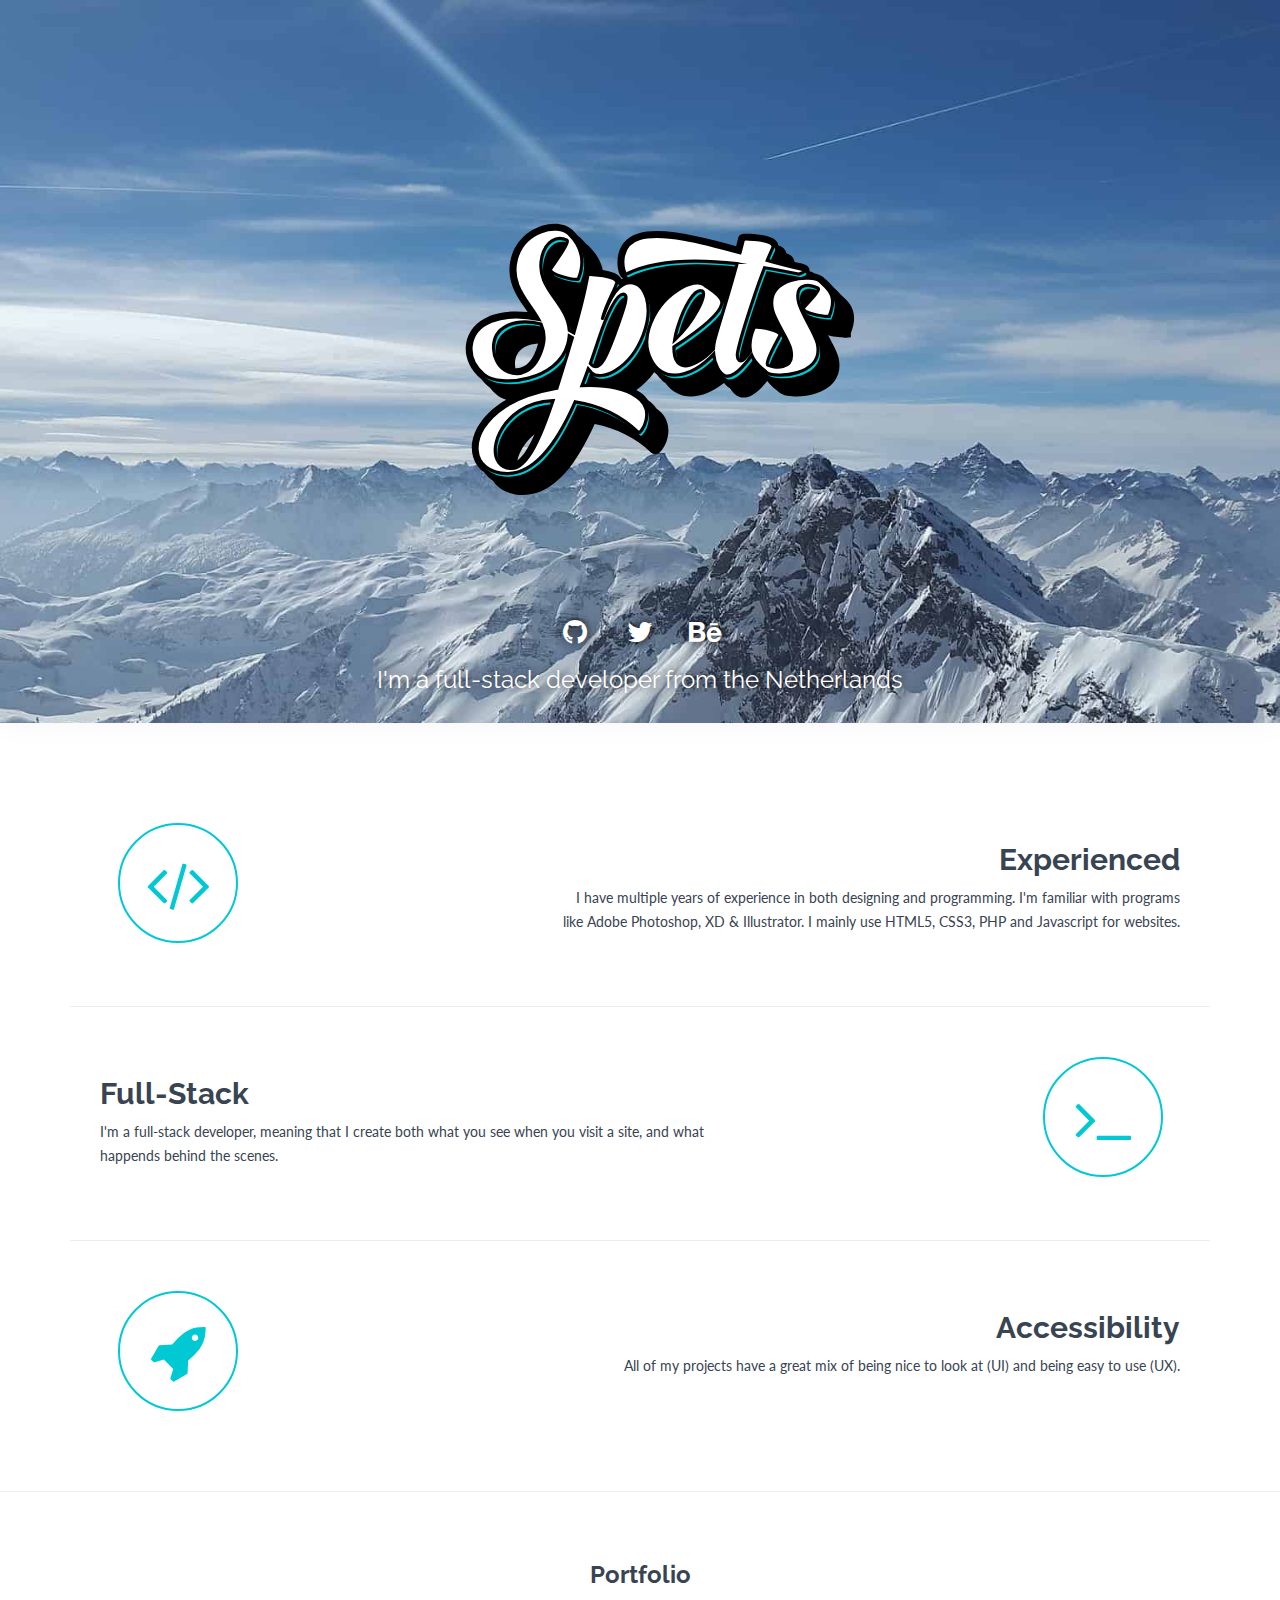
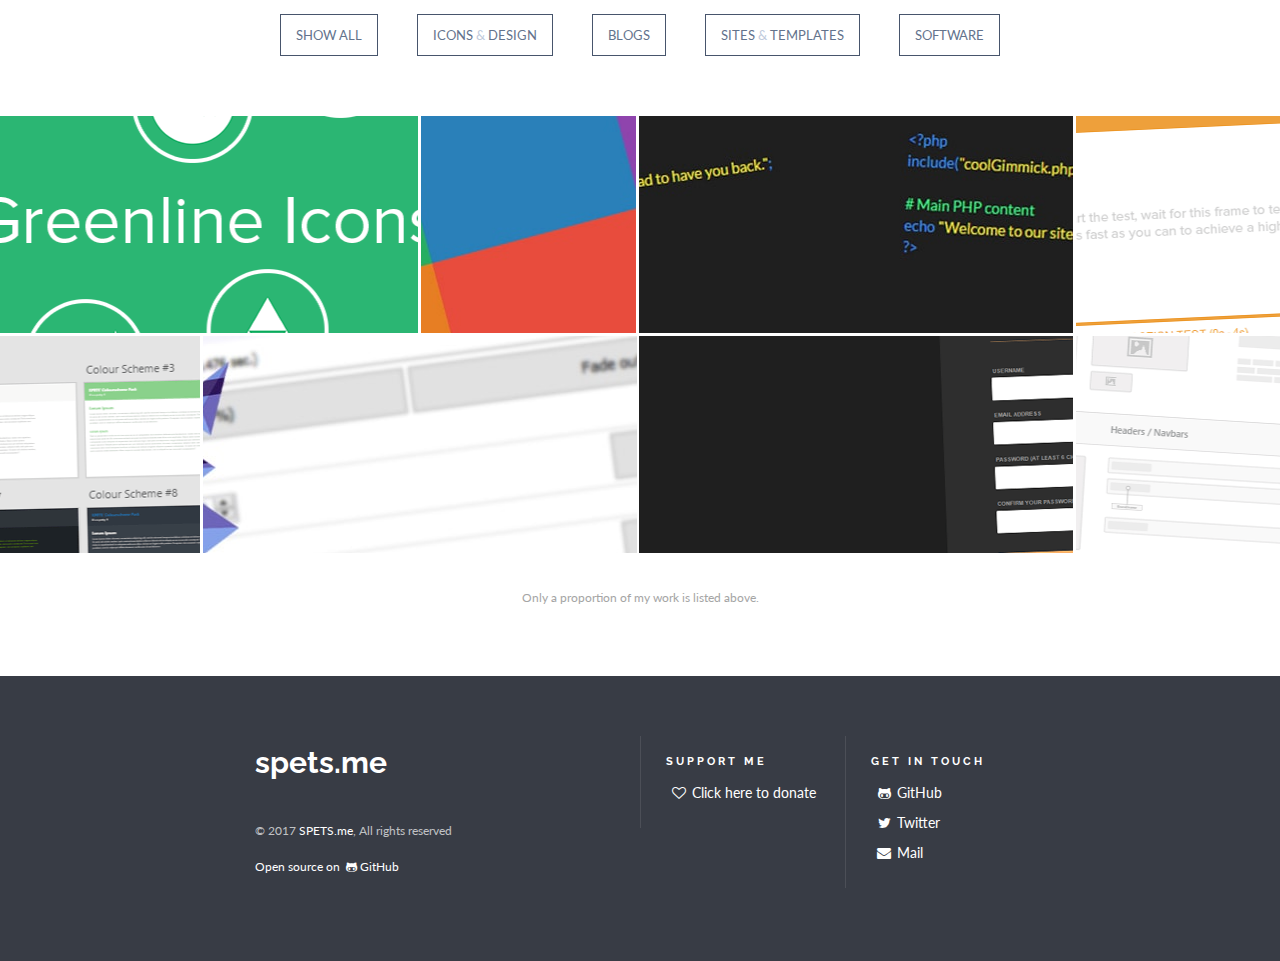
==== index.html @ af822fde "Page speed optimization" ====
<!DOCTYPE html>
<html lang="en">
  <head>
    <meta charset="utf-8">
    <meta http-equiv="X-UA-Compatible" content="IE=edge">
    <meta name="viewport" content="width=device-width, initial-scale=1">
    <meta name="description" content="I'm a full-stack developer from the Netherlands.">
    <meta name="author" content="SPETS">

    <title>SPETS.me</title>

    <link rel="shortcut icon" href="assets/img/icon.ico?v=2">

    <link rel="stylesheet" type="text/css" href="assets/css/bootstrap.css">
    <link rel="stylesheet" type="text/css" href="assets/css/style.css">
    <link rel="stylesheet" type="text/css" href="assets/css/font-awesome.min.css">
    
    <link rel="amphtml" href="AMP/index.html">

    <script src="assets/js/pace.min.js"></script>

    <script>
	  (function(i,s,o,g,r,a,m){i['GoogleAnalyticsObject']=r;i[r]=i[r]||function(){
	  (i[r].q=i[r].q||[]).push(arguments)},i[r].l=1*new Date();a=s.createElement(o),
	  m=s.getElementsByTagName(o)[0];a.async=1;a.src=g;m.parentNode.insertBefore(a,m)
	  })(window,document,'script','https://www.google-analytics.com/analytics.js','ga');

	  ga('create', 'UA-92354908-1', 'auto');
	  ga('send', 'pageview');

	</script>

    <!-- HTML5 shim and Respond.js IE8 support of HTML5 elements and media queries -->
    <!--[if lt IE 9]>
      <script src="https://oss.maxcdn.com/libs/html5shiv/3.7.0/html5shiv.js"></script>
      <script src="https://oss.maxcdn.com/libs/respond.js/1.4.2/respond.min.js"></script>
    <![endif]-->
    
  </head>

  <body onload="page()">
	
	<div id="headerwrap">
	    <div class="container">
			<div class="row">
				<div class="col-lg-8 col-lg-offset-2">
					
					<img src="assets/img/logo.svg" class="brand_logo" draggable="false">
					<br>
					<a class="dhl github" target="_blank" href="https://github.com/SPETS1337/"><i class="fa fa-github fa-fw fa-2x"></i></a>
					<a class="dhl leftpadding twitter" target="_blank" href="https://twitter.com/SPETS1337"><i class="fa fa-twitter fa-fw fa-2x"></i></a>
					<a class="dhl leftpadding behance" target="_blank" href="https://www.behance.net/SPETS_"><i class="fa fa-behance fa-fw fa-2x"></i></a>
					<h3 id="sub">I'm a full-stack developer from the Netherlands</h3><br>

				</div>
			</div>
	    </div>
	</div>
	<div class="page">

	 <div id="service">
	 	<div class="container">

		 	<div class="col-md-12">

		 		<div class="sitem col-md-2">
			 		<center>
				 		<div class="rib">

				 			<i style="color:#00C9D3;" class="fa fa-code"></i>

				 		</div>
			 		</center>
		 		</div>

		 		<div class="fr sitem col-md-7 col-lg-offset-3">

		 			<h2>Experienced</h2>
		 			<p>I have multiple years of experience in both designing and programming. I'm familiar with programs like Adobe Photoshop, XD & Illustrator. I mainly use HTML5, CSS3, PHP and Javascript for websites.</p>

		 		</div>

		 	</div>
		 	<br>
		 	<div class="mt col-md-12">
		 		<div class="sitem col-md-7">

		 			<h2>Full-Stack</h2>
		 			<p>I'm a full-stack developer, meaning that I create both what you see when you visit a site, and what happends behind the scenes.</p>

		 		</div>
		 		<div class="sitem col-md-2 col-lg-offset-3">
			 		<center>

				 		<div class="rib">

				 			<i style="color:#00C9D3;" class="fa fa-terminal"></i>

				 		</div>

			 		</center>
		 		</div>
		 	</div>
		 	<br>
		 	<div class="mt col-md-12">
		 		<div class="sitem col-md-2">
			 		<center>

				 		<div class="rib">

				 			<i style="color:#00C9D3;" class="fa fa-rocket"></i>

				 		</div>

			 		</center>
		 		</div>
		 		<div class="fr sitem col-md-7 col-lg-offset-3">

		 			<h2>Accessibility</h2>
		 			<p>All of my projects have a great mix of being nice to look at (UI) and being easy to use (UX).</p>

		 		</div>
		 	</div>

	 	</div>
	 </div>
	 <hr>

	<div id="gh">

		<h3>Portfolio</h3>

	</div>

	<div id="filters" class="button-group">
		<button class="button is-checked" data-filter="*">show all</button>
		<button class="button fixedbtn" data-filter=".icodes">icons <span id="ampersand">&amp;</span> design</button>
		<button class="button fixedbtn" data-filter=".blogs">blogs</button>
		<button class="button fixedbtn" data-filter=".sitetemp">sites <span id="ampersand">&amp;</span> templates</button>
		<button class="button fixedbtn" data-filter=".software">software</button>
	</div>

	<div id="portfoliowrap">
	     <div class="grid row">

	        

			<div style="background-image:url('assets/img/banner.png');border-right:4px solid #fff;" class="element-item icodes portfolioItem col-md-4" data-category="icodes">
				<a href="index.gli.html">
					<div class="innerPortItem">

						<h2>Greenline icons <small>v1</small></h2>
						<h4>Greenline Icons is a flat icon set, coloured mostly green and white.</h4>
						<small><br>Click for more information..</small>

					</div>
				</a>
			</div>

			<div style="background-image:url('assets/img/tas.jpg');" class="element-item sitetemp portfolioItem col-md-2" data-category="sitetemp">
				<a target="_blank" href="http://spets1337.96.lt/TakeAScheme/">
					<div class="innerPortItem col-md-12">

						<h3>TakeAScheme!</h3>
						<h6>TakeAScheme is a tool that'll help you find a neat colour scheme for your next project.</h6>
						<small><br>Click to go to the site..</small>

					</div>
				</a>
			</div>

			<div style="background-image:url('assets/img/code.jpg');" class="element-item blogs portfolioItem col-md-4" data-category="blogs">
				<a target="_blank" href="http://codepen.io/SPETS1337/post/require_vs_include">
					<div class="innerPortItem col-md-12">

						<h2>INCLUDE vs REQUIRE</h2>
						<h4>In this blog I'll explain the difference between PHP functions include and require.</h4>
						<small><br>Click to go to the blog..</small>

					</div>
				</a>
			</div>

			<div style="background-image:url('assets/img/rectest.png');" class="element-item software portfolioItem col-md-2" data-category="software">
				<a href="index.rectest.html">
					<div class="innerPortItem">

						<h3>RECTest <small>v1.1 &mdash; <i title="Windows application" class="fa fa-windows fa-fw"></i></small></h3>
						<h6>RECTest™ is an app that allows you to both test and train your reactive powers.</h6>
						<small><br>Click for more information..</small>

					</div>
				</a>
			</div>

			<!-- Second row -->

			<div style="background-image:url('assets/img/cs.png');" class="element-item icodes portfolioItem col-md-2" data-category="icodes">
				<a href="index.cs.html">
					<div class="innerPortItem">

						<h3>ColourScheme Pack <small>v1.1</small></h3>
						<h6>A small collection of some of my favourite colour schemes. Many more will be added in the near future.</h6>
						<small><br>Click for more information..</small>

					</div>
				</a>
			</div>

			<div style="background-image:url('assets/img/sf.jpg');" class="element-item software portfolioItem col-md-4" data-category="software">
				<a href="index.sf.html">
					<div class="innerPortItem">

						<h2>SmoothFader <small>v1.19 &mdash; <i title="Windows application" class="fa fa-windows fa-fw"></i></small></h2>
						<h4>SmoothFader is a free and light-weight application to easily fade the <br>system volume in and out.</h4>
						<small><br>Click for more information..</small>

					</div>
				</a>
			</div>

			<div style="background-image:url('assets/img/sap.png');" class="element-item sitetemp portfolioItem col-md-4" data-category="sitetemp">
				<a target="_blank" href="https://github.com/SPETS1337/Single-Auth-Page">
					<div class="innerPortItem">

						<h2>Single Auth Page</h2>
						<h4>Single Auth Page is an one-page sign in & registration page.</h4>
						<small><br>Click to go to the GitHub page..</small>

					</div>
				</a>
			</div>

			<div style="background-image:url('assets/img/wfk.png');" class="element-item sitetemp portfolioItem col-md-2" data-category="sitetemp">
				<a href="index.wfk.html">
					<div class="innerPortItem">

						<h3>Wireframing Kit <small>v2</small></h3>
						<h6>An Adobe XD wireframing kit to easily prepare your next projects' layouts!</h6>
						<small><br>Click for more information..</small>

					</div>
				</a>
			</div>



	     </div>

	     <center>
				
	    	 <p id="disc">Only a proportion of my work is listed above.</p>

	     </center>
     </div>


     <div class="mobileViewFix"></div>

	 <footer class="footer-bs">
        <div class="row">
        	<div class="col-md-3 col-md-offset-2 footer-brand">

            	<h2><a href="http://spets.me">spets.me</a></h2>

                <br><p>© 2017 <a href="http://spets.me">SPETS.me</a>, All rights reserved</p>
                <p><a target="_blank" href="https://github.com/SPETS1337/SPETS1337.github.io">Open source on &nbsp;<i class="fa fa-github-alt"></i> GitHub</a></p>

            </div>

            <div class="col-md-2 col-md-offset-1 footer-social">

            	<h4>Support me</h4>

            	<ul>
                	<li><a target="_blank" href="https://twitch.streamlabs.com/itsspets#/"> <i class="fa fa-heart-o fa-fw"></i> Click here to donate</a></li>
                </ul>

            </div>

        	<div class="col-md-2 footer-social">

            	<h4>Get in touch</h4>

            	<ul>
                	<li><a target="_blank" href="https://github.com/SPETS1337/"> <i class="fa fa-github-alt fa-fw"></i> GitHub</a></li>
                	<li><a target="_blank" href="https://twitter.com/SPETS1337/"> <i class="fa fa-twitter fa-fw"></i> Twitter</a></li>
                	<li><a target="_blank" href="mailto:mail@spets.me"> <i class="fa fa-envelope fa-fw"></i> Mail</a></li>
                </ul>

            </div>
        </div>
    </footer>
    </div>

	

    <script src="assets/js/jquery.min.js"></script>
    <script src="assets/js/bootstrap.min.js"></script>
    <script src="assets/js/isotope.min.js"></script>

    <script>
		$(document).ready(function() {
		    $('#headerwrap').addClass('bgimg');
		    $('.page').hide().fadeIn(650);
		});
	</script>

	<script>
	var $grid = $('.grid').isotope({
	  itemSelector: '.element-item',
	  layoutMode: 'fitRows',
	  getSortData: {
	    name: '.name',
	    symbol: '.symbol',
	    number: '.number parseInt',
	    category: '[data-category]'
	  }
	});

	// filter functions
	var filterFns = {
	  // show if number is greater than 50
	  numberGreaterThan50: function() {
	    var number = $(this).find('.number').text();
	    return parseInt( number, 10 ) > 50;
	  },
	  // show if name ends with -ium
	  ium: function() {
	    var name = $(this).find('.name').text();
	    return name.match( /ium$/ );
	  }
	};

	// bind filter button click
	$('#filters').on( 'click', 'button', function() {
	  var filterValue = $( this ).attr('data-filter');
	  // use filterFn if matches value
	  filterValue = filterFns[ filterValue ] || filterValue;
	  $grid.isotope({ filter: filterValue });
	});

	// bind sort button click
	$('#sorts').on( 'click', 'button', function() {
	  var sortByValue = $(this).attr('data-sort-by');
	  $grid.isotope({ sortBy: sortByValue });
	});

	// change is-checked class on buttons
	$('.button-group').each( function( i, buttonGroup ) {
	  var $buttonGroup = $( buttonGroup );
	  $buttonGroup.on( 'click', 'button', function() {
	    $buttonGroup.find('.is-checked').removeClass('is-checked');
	    $( this ).addClass('is-checked');
	  });
	});
	  

	</script>

  </body>
</html>
---- assets/css/style.css ----
@import "http://fonts.googleapis.com/css?family=Raleway:400,700,900";@import "http://fonts.googleapis.com/css?family=Lato:400,900";body{background:#fff;margin:0;height:100%;color:#384452;font-family:'Lato',sans-serif;font-weight:400;overflow-x:hidden}h1,h2,h3,h4,h5,h6{font-family:'Raleway',sans-serif;font-weight:700}@media only screen and (max-width : 1200px){.brand_logo{width:750px;height:400px}}@media only screen and (max-width : 979px){.brand_logo{width:650px;height:300px}}@media only screen and (max-width : 767px){.brand_logo{width:425px;height:250px}}.main{margin:0 auto -60px}.main .img-responsive{margin-bottom:30px}.innerPortItem{width:100%;height:100%;padding:20px;transition:background-color 450ms;opacity:0;color:rgba(1,2,3,0)}.innerPortItem:hover{color:#384452;opacity:1;background-color:rgba(255,255,255,0.8)}.innerPortItem small{color:#616F7F}.brand_logo{width:900px;height:550px;transition:.3s ease}.fixedbtn{margin-left:35px!important;margin-top:15px!important}.button-group{text-align:center;margin-top:10px}.button{background:none;border:none;margin:0;padding:0;text-transform:uppercase;color:#63738C;border:1px solid #47556C;font-size:13px;padding:11px 15px 11px 15px;transition:box-shadow 300ms}.button:focus{outline:none}.button:hover{box-shadow:1px 1px #47556C}.pace{-webkit-pointer-events:none;pointer-events:none;-webkit-user-select:none;-moz-user-select:none;user-select:none}.pace-inactive{display:none}.pace .pace-progress{background:#00C9D3;position:fixed;z-index:2000;top:0;right:100%;width:100%;height:2px}::-webkit-scrollbar{width:9px}::-webkit-scrollbar-track{width:0;background-color:#F2F2F2}::-webkit-scrollbar-thumb{background-color:#4A4E58}.mt{margin-top:50px;border-top:1px solid #EDEDED;padding-top:50px}.sitem h2{-webkit-font-smoothing:antialiased}.fr{text-align:right!important}#gh{text-align:center;margin-top:70px}.pitem{color:#666}.pop{opacity:1;transition:opacity 400ms}.pop:hover{opacity:.7}.pop a:hover{color:#1f1f1f}@media all and (max-width: 500px){.fr{text-align:center!important}.sitem{text-align:center!important}}#whiteLink{color:#fff!important}#white{color:#fff}#greentag{background-color:#5BB664;color:#fff;font-size:12px;padding:5px 10px}.lowtext{padding-top:70px}.fixedGB{padding-top:30px;text-align:right}#ampersand{color:#C1CCDD}#ngb:hover{color:#fff;text-decoration:underline}.dlbtn{width:100%;padding:9px 0;border-radius:0}.portfolioItem{background-color:#fff;height:220px!important;margin:0;border-right:3px solid #fff;border-bottom:3px solid #fff;padding:0;background-position:center}.withSpacing{margin-left:40px}.dhl{color:#fff;text-shadow:0 0 11px #000}.github:hover{color:#1f1f1f}.behance:hover{color:#0B71FF}.leftpadding{padding-left:25px}#sub{font-size:24px;text-shadow:0 0 10px #2A2A2A}#disc{font-size:12px;margin-top:30px;color:#a5a5a5}@media all and (max-width: 1000px){#bracket{font-size:55px}#bracketText{font-size:24px}#sub{font-size:18px}.mobileViewFix{margin-top:650px}}@media all and (max-width: 500px){#bracket{top:3px;font-size:35px!important}#bracketText{font-size:24px!important}#sub{font-size:16px}.mobileViewFix{margin-top:750px}}#bhimg{width:42px;height:42px;margin-right:10px}p{padding:0;margin-bottom:12px;font-family:'Lato',sans-serif;font-weight:400;font-size:14px;line-height:24px;color:#384452;margin-top:10px}img{height:auto;max-width:100%}a{padding:0;margin:0;text-decoration:none;color:#fff;-webkit-transition:background-color .2s linear,color .2s linear;-moz-transition:background-color .2s linear,color .2s linear;-o-transition:background-color .2s linear,color .2s linear;-ms-transition:background-color .2s linear,color .2s linear;transition:background-color .2s linear,color .2s linear}a:hover,a:focus{text-decoration:none;color:#01b2fe}::-moz-selection{color:#fff;text-shadow:none;background:#2B2E31}::selection{color:#fff;text-shadow:none;background:#2B2E31}.rib{width:120px;height:120px;padding-top:15px;border-radius:100%;border:2px solid #00C9D3}.ptags{margin-top:15px}#fsl{position:relative;top:-15px;font-size:13px}.ptags span{padding:8px 12px;background-color:#DADADA;border:1px solid #fff;color:##6F6F6F;font-size:14px}.panel-image img.panel-image-preview{width:100%;border:15px solid #fff}.panel-title{font-size:18px;font-family:'Lato',sans-serif;letter-spacing:.4px}.panel-heading ~ .panel-image img.panel-image-preview{width:75%;height:100%;background-color:#fff!important;background-size:cover;background-repeat:no-repeat;background-position:50% 50%}.panel-image ~ .panel-body,.panel-image.hide-panel-body ~ .panel-body{overflow:hidden}.panel-image ~ .panel-footer a{padding:0 10px;font-size:1.3em;color:#646464}.panel-image.hide-panel-body ~ .panel-body{height:0;padding:0}.panel-heading{background-color:#fff!important;border:1px solid #fff!important}#gt{color:#696969!important;font-size:13px}.centered{text-align:center}.navbar{min-height:70px;padding-top:10px;margin-bottom:0}.navbar-brand{font-family:'Raleway',sans-serif;font-weight:900}.navbar-header .navbar-brand{color:#fff}.navbar-default .navbar-nav > li > a{color:#fff;font-weight:700;font-size:12px}.navbar-default .navbar-nav > li > a:hover{color:#00b3fe}.navbar-default .navbar-nav > .active > a,.navbar-default .navbar-nav > .active > a:hover,.navbar-default .navbar-nav > .active > a:focus{color:#00b3fe;background-color:transparent}.navbar-default{background-color:#384452;border-color:transparent}.dropdown-menu{background:#384452}.dropdown-menu > li > a{color:#fff;font-weight:700;font-size:12px}.btn-theme{color:#fff;background-color:#384452;border-color:#384452;margin:4px}.btn-theme:hover,.btn-theme:focus,.btn-theme:active,.btn-theme.active,.open .dropdown-toggle.btn-theme{color:#fff;background-color:#00b3fe;border-color:#00b3fe}.dmbutton:hover,.dmbutton:active,.dmbutton:focus{color:#fff;background-color:#222;border-color:#fff}.dmbutton{background:rgba(0,0,0,0);border:1px solid #fff;color:#fff;-webkit-border-radius:2px;border-radius:2px;letter-spacing:.85px;font-size:1.55rem;cursor:pointer;font-weight:400;line-height:normal;margin:0 0 1.25rem;text-decoration:none;text-align:center;display:inline-block;-webkit-transition:background-color 300ms ease-out;-moz-transition:background-color 300ms ease-out;transition:background-color 300ms ease-out;-webkit-appearance:none;font-weight:normal!important;padding:1.025rem 2.25rem 1.0875rem}.mtb{margin-top:80px;margin-bottom:80px}.mb{margin-bottom:60px}.mt{margin-top:60px}.hline{border-bottom:2px solid #384452}.hline-w{border-bottom:2px solid #fff;margin-bottom:25px}#headerwrap{background-color:#00b3fe;min-height:350px;padding-top:68px;padding-bottom:0;text-align:center;box-shadow:0 0 30px #f5f5f5}.bgimg{background-image:url(../img/bg.jpg);background-attachment:fixed;background-position:center;background-repeat:no-repeat;background-size:cover}#headerwrap h3,h5{color:#fff;font-weight:400}#headerwrap h1{color:#fff;margin-bottom:25px}#headerwrap .img-responsive{margin:0 auto}#service{margin-top:100px;margin-bottom:80px}#service i{color:#fff;font-size:60px;padding:15px}#portfoliowrap{padding-top:60px;margin-bottom:60px;display:block;text-align:center;height:560px}#portfoliowrap h3{margin-bottom:25px}.portfolio{padding:0!important;margin:0!important;display:block}.portfolio-item .title:before{border-radius:0;display:none}.portfolio-item p{margin:0 0 30px}.portfolio-item h3{margin:-10px 0 10px;font-size:16px;text-transform:uppercase}.tpl6 h3{color:#fff;margin:0;padding:40px 5px 0;font-size:16px;text-transform:uppercase}.tpl6 .dmbutton{display:inline-block;margin:30px 5px 20px;font-size:13px}.tpl6 .bg{height:100%;width:100%;background-color:#00b3fe;background-color:rgba(0,179,254,.9);text-align:center}#twrap{background:url(../img/t-back.jpg) no-repeat center top;margin-top:0;padding-top:60px;text-align:center;background-attachment:relative;background-position:center center;min-height:450px;width:100%;-webkit-background-size:100%;-moz-background-size:100%;-o-background-size:100%;background-size:100%;-webkit-background-size:cover;-moz-background-size:cover;-o-background-size:cover;background-size:cover}#twrap i{font-size:50px;color:#fff;margin-bottom:25px}.lwitem{background-color:#fff;border:5px solid #fff;height:250px;background-size:cover;text-align:left!important;opacity:.9;padding:8px;position:relative;z-index:1}.blanc{background-color:#f5f5f5!important;border:5px solid #fff;height:250px;position:relative;z-index:1}.lwitem:hover{opacity:1;border:3px solid #fff;-webkit-transition:all .1s ease-in-out;-moz-transition:all .1s ease-in-out;-o-transition:all .1s ease-in-out;transition:all .1s ease-in-out}.lwitem h5{color:#34495E;padding-left:18px}.lwitem h3{color:#2C3E50}.lwitem h2{color:#2C3E50;padding:14px}#hl{color:#146EA8}.lwitem button{margin-left:16px}#twrap p{color:#fff;font-size:15px;line-height:30px}.footer-bs{background-color:#383C45;padding:60px 40px;color:rgba(255,255,255,1.00)}.footer-bs .footer-brand,.footer-bs .footer-nav,.footer-bs .footer-social,.footer-bs .footer-ns{padding:10px 25px}.footer-bs .footer-nav,.footer-bs .footer-social,.footer-bs .footer-ns{border-color:transparent}.footer-bs .footer-brand h2{margin:0 0 10px}.footer-bs .footer-brand p{font-size:12px;color:rgba(255,255,255,0.70)}.footer-bs .footer-nav ul.pages{list-style:none;padding:0}.footer-bs .footer-nav ul.pages li{padding:5px 0}.footer-bs .footer-nav ul.pages a{color:rgba(255,255,255,1.00);font-weight:700;text-transform:uppercase}.footer-bs .footer-nav ul.pages a:hover{color:rgba(255,255,255,0.80);text-decoration:none}.footer-bs .footer-nav h4{font-size:11px;text-transform:uppercase;letter-spacing:3px;margin-bottom:10px}.footer-bs .footer-nav ul.list{list-style:none;padding:0}.footer-bs .footer-nav ul.list li{padding:5px 0}.footer-bs .footer-nav ul.list a{color:rgba(255,255,255,0.80)}.footer-bs .footer-nav ul.list a:hover{color:rgba(255,255,255,0.60);text-decoration:none}.footer-bs .footer-social ul{list-style:none;padding:0}.footer-bs .footer-social h4{font-size:11px;text-transform:uppercase;letter-spacing:3px}.footer-bs .footer-social li{padding:5px 4px}.footer-bs .footer-social a{color:rgba(255,255,255,1.00)}.footer-bs .footer-social a:hover{color:rgba(255,255,255,0.80);text-decoration:none}.footer-bs .footer-ns h4{font-size:11px;text-transform:uppercase;letter-spacing:3px;margin-bottom:10px}.footer-bs .footer-ns p{font-size:12px;color:rgba(255,255,255,0.70)}@media (min-width: 768px){.footer-bs .footer-nav,.footer-bs .footer-social,.footer-bs .footer-ns{border-left:solid 1px rgba(255,255,255,0.10)}}#blue{background:#383C45;margin-bottom:60px;padding-top:25px;padding-bottom:25px}#blue h3{color:#fff;margin-left:15px}.ctitle{color:#00b3fe;font-weight:700;margin-bottom:15px}.spacing{margin-top:40px;margin-bottom:40px}.badge-theme{background:#00b3fe}
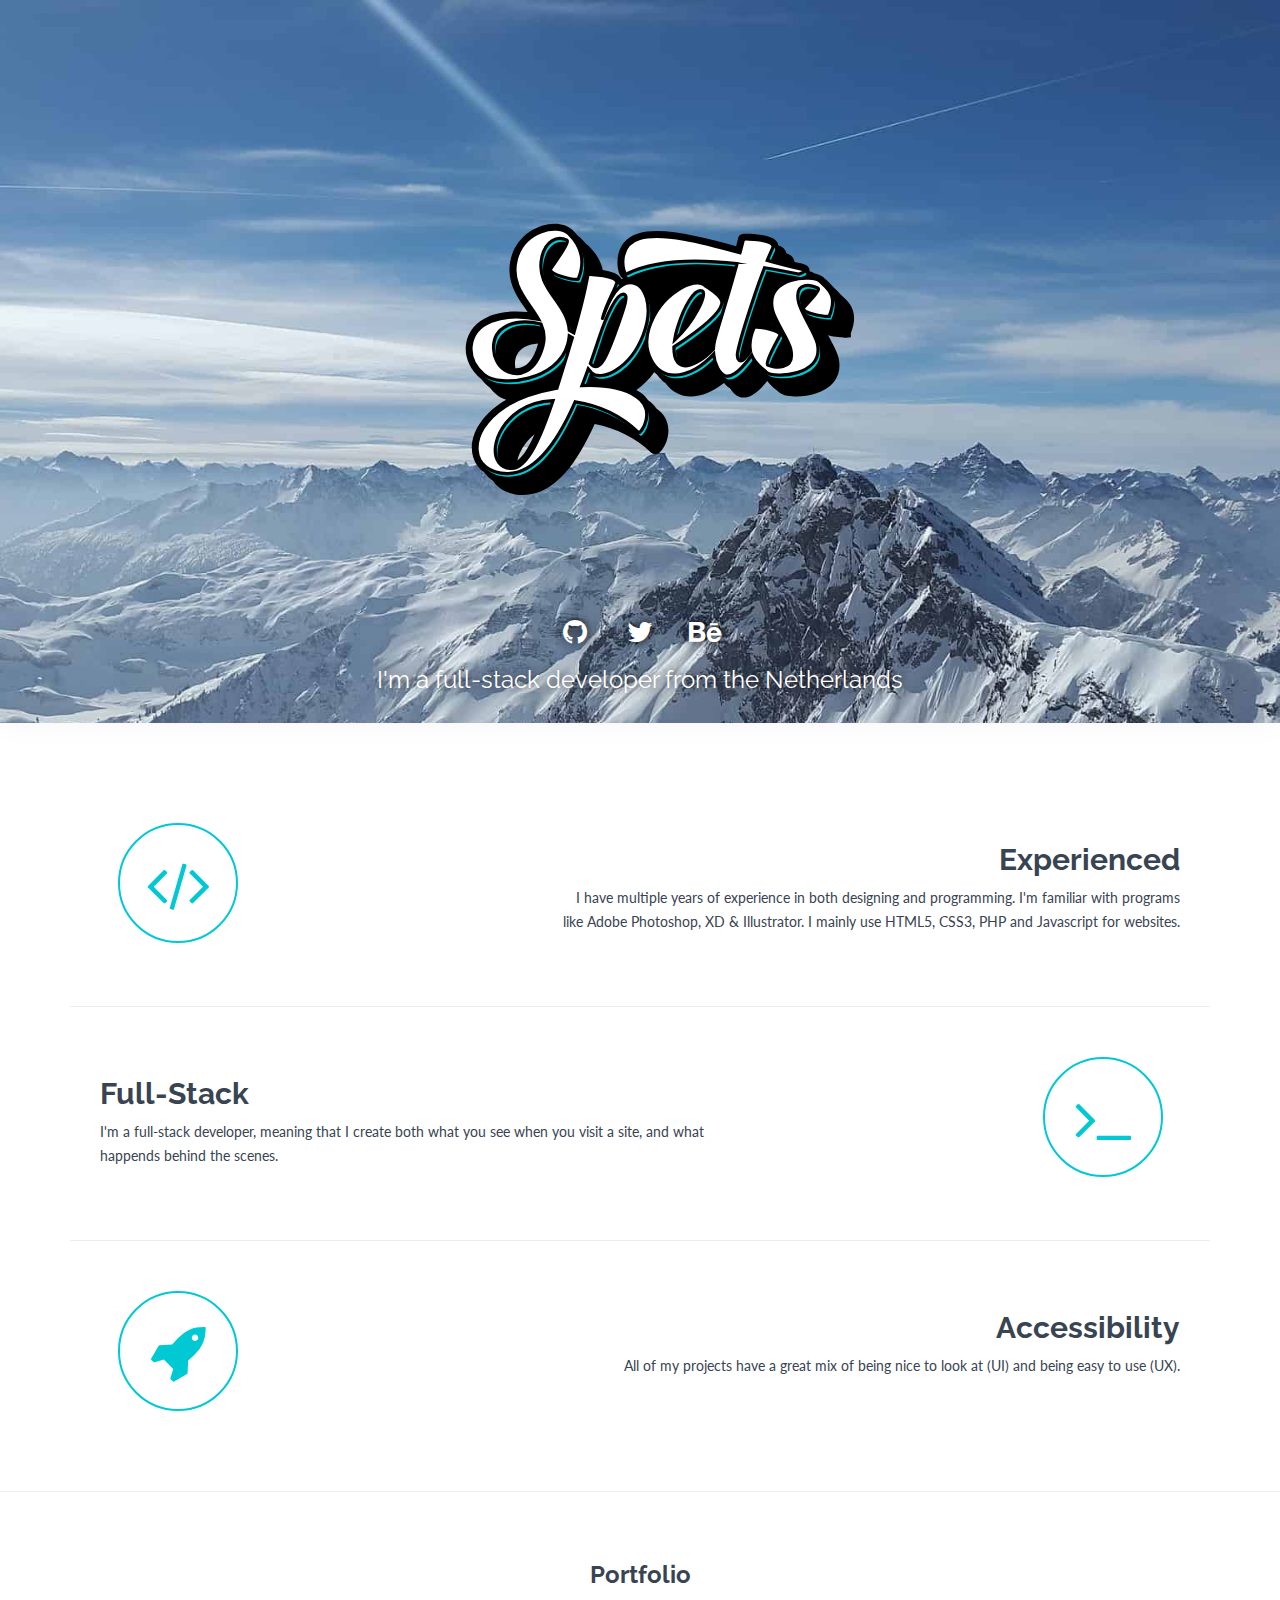
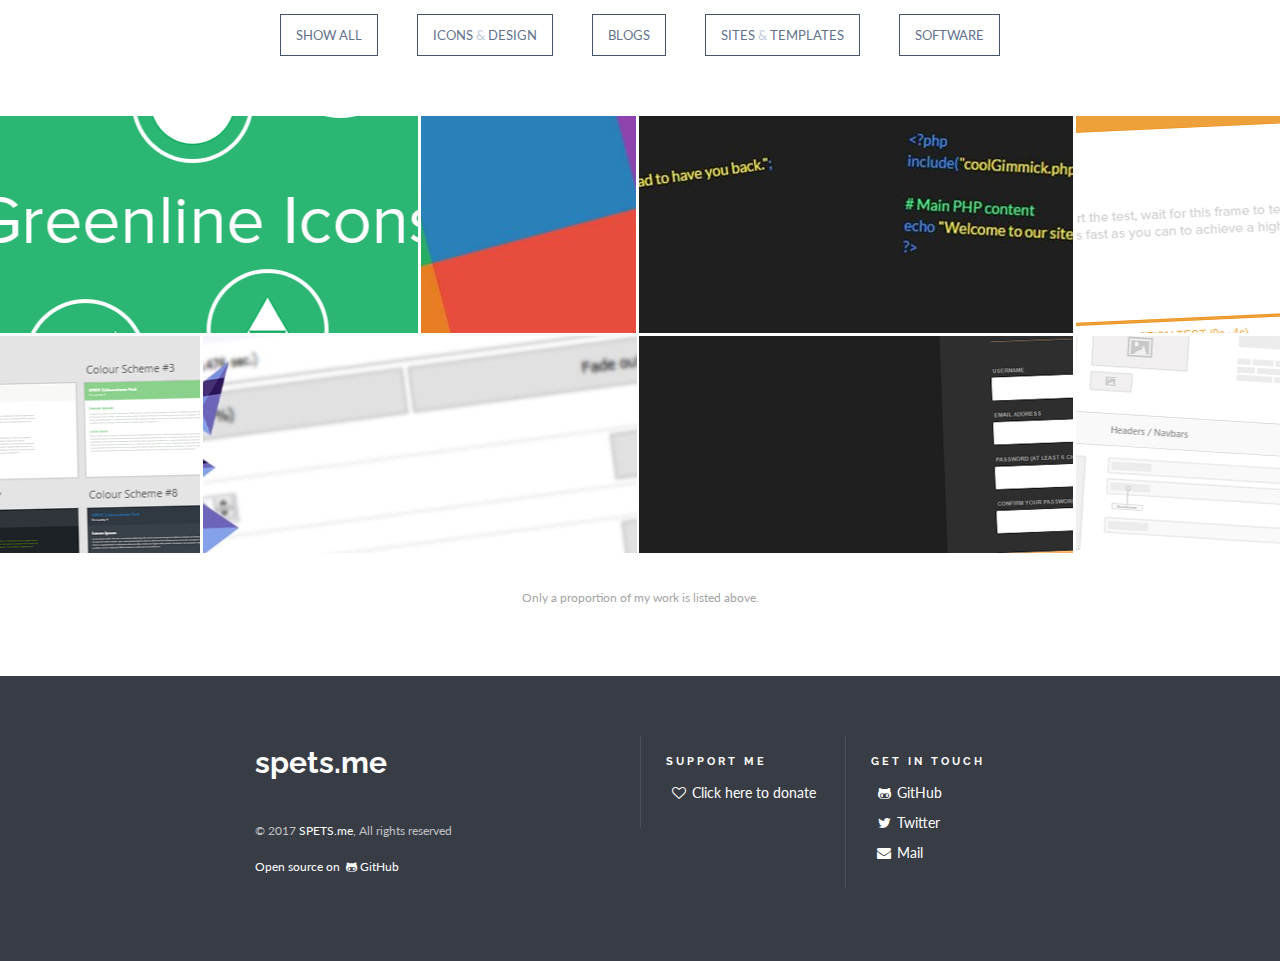
==== commit ac27b81c: "Render block fix, non-cdn jQuery delivery" ====
--- a/index.html
+++ b/index.html
@@ -14,10 +14,8 @@
     <link rel="stylesheet" type="text/css" href="assets/css/bootstrap.css">
     <link rel="stylesheet" type="text/css" href="assets/css/style.css">
     <link rel="stylesheet" type="text/css" href="assets/css/font-awesome.min.css">
-    
+
     <link rel="amphtml" href="AMP/index.html">
-
-    <script src="assets/js/pace.min.js"></script>
 
     <script>
 	  (function(i,s,o,g,r,a,m){i['GoogleAnalyticsObject']=r;i[r]=i[r]||function(){
@@ -293,8 +291,6 @@
     </footer>
     </div>
 
-	
-
     <script src="assets/js/jquery.min.js"></script>
     <script src="assets/js/bootstrap.min.js"></script>
     <script src="assets/js/isotope.min.js"></script>
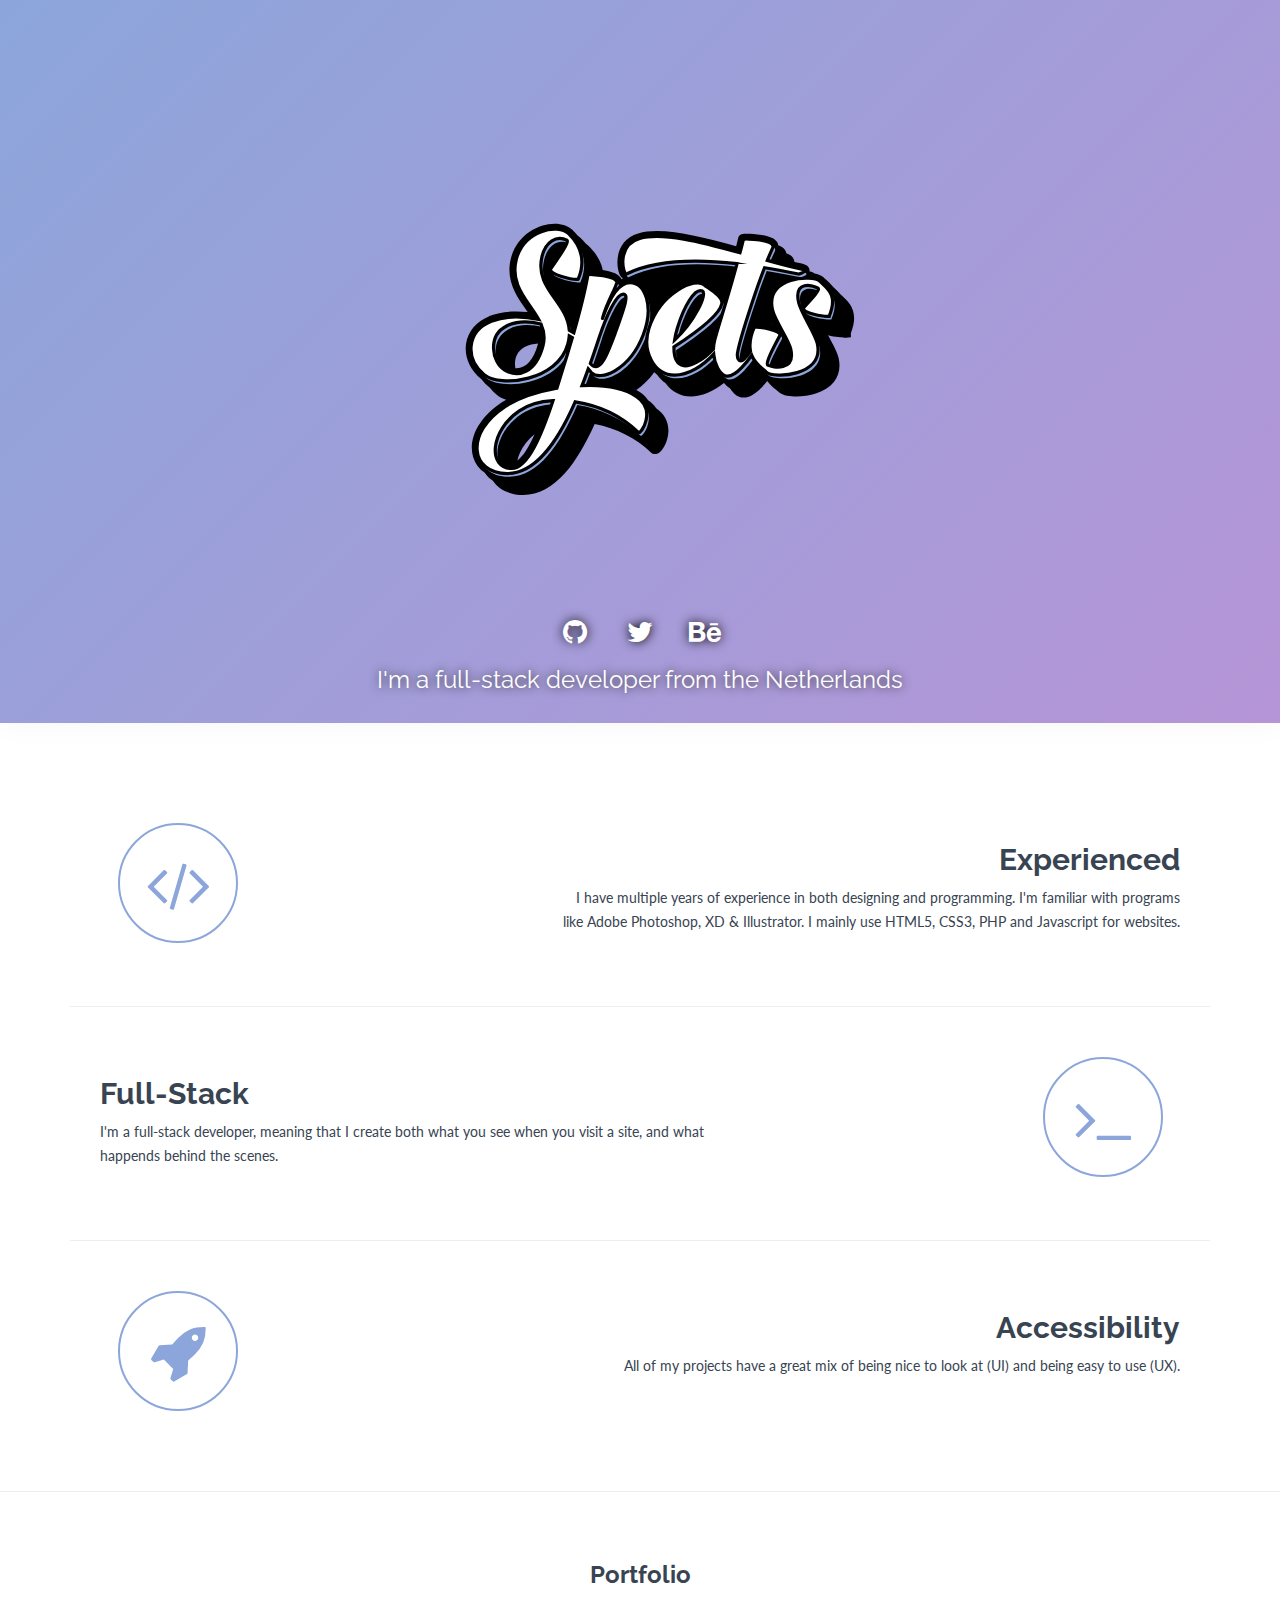
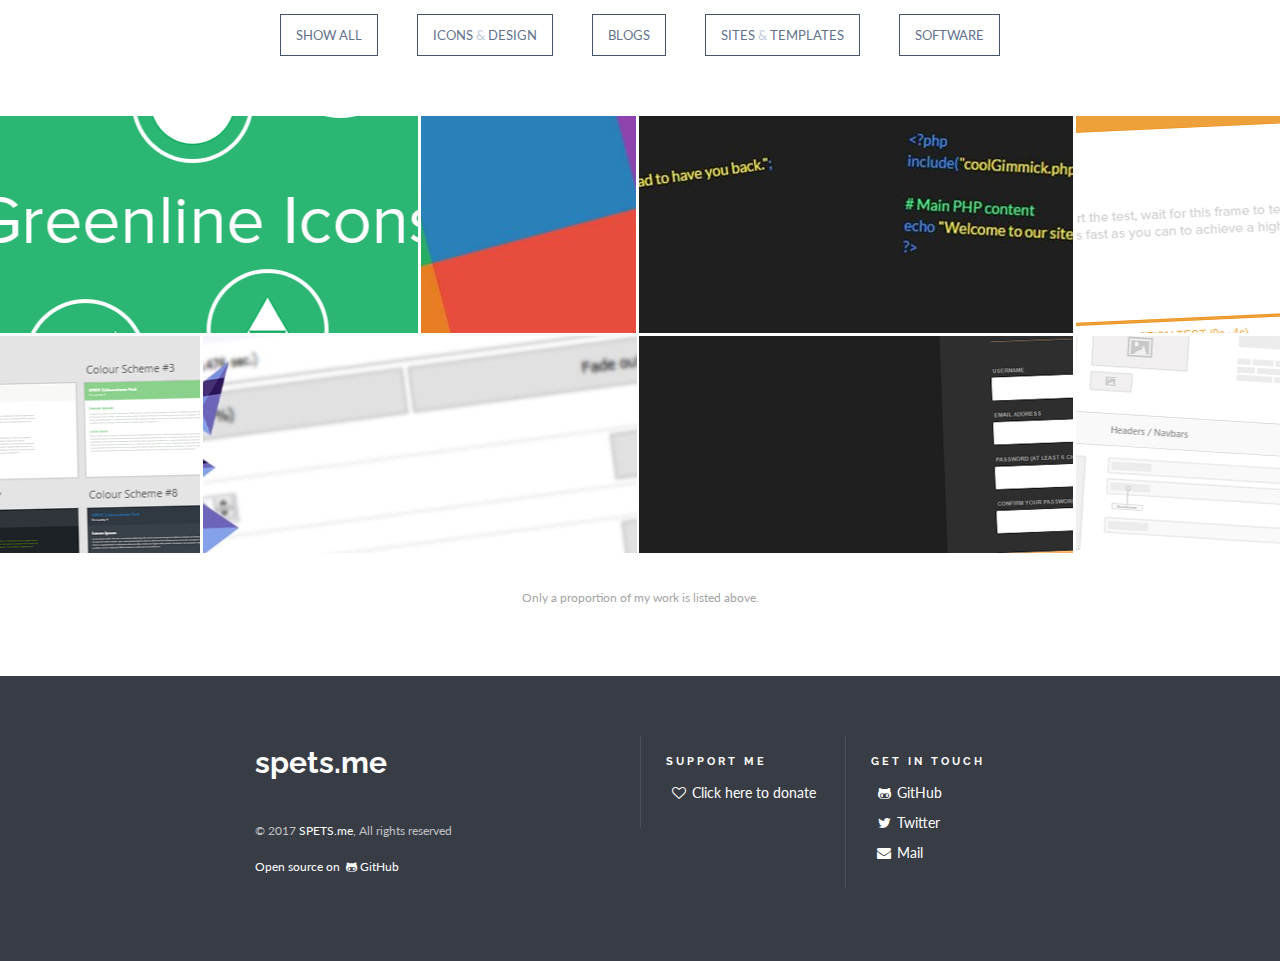
==== commit df77aabe: "SASS, reduced loadtime, error pages" ====
--- a/index.html
+++ b/index.html
@@ -3,9 +3,10 @@
   <head>
     <meta charset="utf-8">
     <meta http-equiv="X-UA-Compatible" content="IE=edge">
-    <meta name="viewport" content="width=device-width, initial-scale=1">
-    <meta name="description" content="I'm a full-stack developer from the Netherlands.">
+    <meta name="viewport" content="width=device-width, minimum-scale=1, initial-scale=1">
+    <meta name="description" content="I'm a full-stack developer from the Netherlands. Check out my site to see what I've been up to lately.">
     <meta name="author" content="SPETS">
+    <meta http-equiv="Cache-control" content="public">
 
     <title>SPETS.me</title>
 
@@ -36,7 +37,7 @@
     
   </head>
 
-  <body onload="page()">
+  <body>
 	
 	<div id="headerwrap">
 	    <div class="container">
@@ -65,7 +66,7 @@
 			 		<center>
 				 		<div class="rib">
 
-				 			<i style="color:#00C9D3;" class="fa fa-code"></i>
+				 			<i style="color:#8CA6DB;" class="fa fa-code"></i>
 
 				 		</div>
 			 		</center>
@@ -92,7 +93,7 @@
 
 				 		<div class="rib">
 
-				 			<i style="color:#00C9D3;" class="fa fa-terminal"></i>
+				 			<i style="color:#8CA6DB;" class="fa fa-terminal"></i>
 
 				 		</div>
 
@@ -106,7 +107,7 @@
 
 				 		<div class="rib">
 
-				 			<i style="color:#00C9D3;" class="fa fa-rocket"></i>
+				 			<i style="color:#8CA6DB;" class="fa fa-rocket"></i>
 
 				 		</div>
 
--- a/assets/css/style.css
+++ b/assets/css/style.css
@@ -1 +1,716 @@
-@import "http://fonts.googleapis.com/css?family=Raleway:400,700,900";@import "http://fonts.googleapis.com/css?family=Lato:400,900";body{background:#fff;margin:0;height:100%;color:#384452;font-family:'Lato',sans-serif;font-weight:400;overflow-x:hidden}h1,h2,h3,h4,h5,h6{font-family:'Raleway',sans-serif;font-weight:700}@media only screen and (max-width : 1200px){.brand_logo{width:750px;height:400px}}@media only screen and (max-width : 979px){.brand_logo{width:650px;height:300px}}@media only screen and (max-width : 767px){.brand_logo{width:425px;height:250px}}.main{margin:0 auto -60px}.main .img-responsive{margin-bottom:30px}.innerPortItem{width:100%;height:100%;padding:20px;transition:background-color 450ms;opacity:0;color:rgba(1,2,3,0)}.innerPortItem:hover{color:#384452;opacity:1;background-color:rgba(255,255,255,0.8)}.innerPortItem small{color:#616F7F}.brand_logo{width:900px;height:550px;transition:.3s ease}.fixedbtn{margin-left:35px!important;margin-top:15px!important}.button-group{text-align:center;margin-top:10px}.button{background:none;border:none;margin:0;padding:0;text-transform:uppercase;color:#63738C;border:1px solid #47556C;font-size:13px;padding:11px 15px 11px 15px;transition:box-shadow 300ms}.button:focus{outline:none}.button:hover{box-shadow:1px 1px #47556C}.pace{-webkit-pointer-events:none;pointer-events:none;-webkit-user-select:none;-moz-user-select:none;user-select:none}.pace-inactive{display:none}.pace .pace-progress{background:#00C9D3;position:fixed;z-index:2000;top:0;right:100%;width:100%;height:2px}::-webkit-scrollbar{width:9px}::-webkit-scrollbar-track{width:0;background-color:#F2F2F2}::-webkit-scrollbar-thumb{background-color:#4A4E58}.mt{margin-top:50px;border-top:1px solid #EDEDED;padding-top:50px}.sitem h2{-webkit-font-smoothing:antialiased}.fr{text-align:right!important}#gh{text-align:center;margin-top:70px}.pitem{color:#666}.pop{opacity:1;transition:opacity 400ms}.pop:hover{opacity:.7}.pop a:hover{color:#1f1f1f}@media all and (max-width: 500px){.fr{text-align:center!important}.sitem{text-align:center!important}}#whiteLink{color:#fff!important}#white{color:#fff}#greentag{background-color:#5BB664;color:#fff;font-size:12px;padding:5px 10px}.lowtext{padding-top:70px}.fixedGB{padding-top:30px;text-align:right}#ampersand{color:#C1CCDD}#ngb:hover{color:#fff;text-decoration:underline}.dlbtn{width:100%;padding:9px 0;border-radius:0}.portfolioItem{background-color:#fff;height:220px!important;margin:0;border-right:3px solid #fff;border-bottom:3px solid #fff;padding:0;background-position:center}.withSpacing{margin-left:40px}.dhl{color:#fff;text-shadow:0 0 11px #000}.github:hover{color:#1f1f1f}.behance:hover{color:#0B71FF}.leftpadding{padding-left:25px}#sub{font-size:24px;text-shadow:0 0 10px #2A2A2A}#disc{font-size:12px;margin-top:30px;color:#a5a5a5}@media all and (max-width: 1000px){#bracket{font-size:55px}#bracketText{font-size:24px}#sub{font-size:18px}.mobileViewFix{margin-top:650px}}@media all and (max-width: 500px){#bracket{top:3px;font-size:35px!important}#bracketText{font-size:24px!important}#sub{font-size:16px}.mobileViewFix{margin-top:750px}}#bhimg{width:42px;height:42px;margin-right:10px}p{padding:0;margin-bottom:12px;font-family:'Lato',sans-serif;font-weight:400;font-size:14px;line-height:24px;color:#384452;margin-top:10px}img{height:auto;max-width:100%}a{padding:0;margin:0;text-decoration:none;color:#fff;-webkit-transition:background-color .2s linear,color .2s linear;-moz-transition:background-color .2s linear,color .2s linear;-o-transition:background-color .2s linear,color .2s linear;-ms-transition:background-color .2s linear,color .2s linear;transition:background-color .2s linear,color .2s linear}a:hover,a:focus{text-decoration:none;color:#01b2fe}::-moz-selection{color:#fff;text-shadow:none;background:#2B2E31}::selection{color:#fff;text-shadow:none;background:#2B2E31}.rib{width:120px;height:120px;padding-top:15px;border-radius:100%;border:2px solid #00C9D3}.ptags{margin-top:15px}#fsl{position:relative;top:-15px;font-size:13px}.ptags span{padding:8px 12px;background-color:#DADADA;border:1px solid #fff;color:##6F6F6F;font-size:14px}.panel-image img.panel-image-preview{width:100%;border:15px solid #fff}.panel-title{font-size:18px;font-family:'Lato',sans-serif;letter-spacing:.4px}.panel-heading ~ .panel-image img.panel-image-preview{width:75%;height:100%;background-color:#fff!important;background-size:cover;background-repeat:no-repeat;background-position:50% 50%}.panel-image ~ .panel-body,.panel-image.hide-panel-body ~ .panel-body{overflow:hidden}.panel-image ~ .panel-footer a{padding:0 10px;font-size:1.3em;color:#646464}.panel-image.hide-panel-body ~ .panel-body{height:0;padding:0}.panel-heading{background-color:#fff!important;border:1px solid #fff!important}#gt{color:#696969!important;font-size:13px}.centered{text-align:center}.navbar{min-height:70px;padding-top:10px;margin-bottom:0}.navbar-brand{font-family:'Raleway',sans-serif;font-weight:900}.navbar-header .navbar-brand{color:#fff}.navbar-default .navbar-nav > li > a{color:#fff;font-weight:700;font-size:12px}.navbar-default .navbar-nav > li > a:hover{color:#00b3fe}.navbar-default .navbar-nav > .active > a,.navbar-default .navbar-nav > .active > a:hover,.navbar-default .navbar-nav > .active > a:focus{color:#00b3fe;background-color:transparent}.navbar-default{background-color:#384452;border-color:transparent}.dropdown-menu{background:#384452}.dropdown-menu > li > a{color:#fff;font-weight:700;font-size:12px}.btn-theme{color:#fff;background-color:#384452;border-color:#384452;margin:4px}.btn-theme:hover,.btn-theme:focus,.btn-theme:active,.btn-theme.active,.open .dropdown-toggle.btn-theme{color:#fff;background-color:#00b3fe;border-color:#00b3fe}.dmbutton:hover,.dmbutton:active,.dmbutton:focus{color:#fff;background-color:#222;border-color:#fff}.dmbutton{background:rgba(0,0,0,0);border:1px solid #fff;color:#fff;-webkit-border-radius:2px;border-radius:2px;letter-spacing:.85px;font-size:1.55rem;cursor:pointer;font-weight:400;line-height:normal;margin:0 0 1.25rem;text-decoration:none;text-align:center;display:inline-block;-webkit-transition:background-color 300ms ease-out;-moz-transition:background-color 300ms ease-out;transition:background-color 300ms ease-out;-webkit-appearance:none;font-weight:normal!important;padding:1.025rem 2.25rem 1.0875rem}.mtb{margin-top:80px;margin-bottom:80px}.mb{margin-bottom:60px}.mt{margin-top:60px}.hline{border-bottom:2px solid #384452}.hline-w{border-bottom:2px solid #fff;margin-bottom:25px}#headerwrap{background-color:#00b3fe;min-height:350px;padding-top:68px;padding-bottom:0;text-align:center;box-shadow:0 0 30px #f5f5f5}.bgimg{background-image:url(../img/bg.jpg);background-attachment:fixed;background-position:center;background-repeat:no-repeat;background-size:cover}#headerwrap h3,h5{color:#fff;font-weight:400}#headerwrap h1{color:#fff;margin-bottom:25px}#headerwrap .img-responsive{margin:0 auto}#service{margin-top:100px;margin-bottom:80px}#service i{color:#fff;font-size:60px;padding:15px}#portfoliowrap{padding-top:60px;margin-bottom:60px;display:block;text-align:center;height:560px}#portfoliowrap h3{margin-bottom:25px}.portfolio{padding:0!important;margin:0!important;display:block}.portfolio-item .title:before{border-radius:0;display:none}.portfolio-item p{margin:0 0 30px}.portfolio-item h3{margin:-10px 0 10px;font-size:16px;text-transform:uppercase}.tpl6 h3{color:#fff;margin:0;padding:40px 5px 0;font-size:16px;text-transform:uppercase}.tpl6 .dmbutton{display:inline-block;margin:30px 5px 20px;font-size:13px}.tpl6 .bg{height:100%;width:100%;background-color:#00b3fe;background-color:rgba(0,179,254,.9);text-align:center}#twrap{background:url(../img/t-back.jpg) no-repeat center top;margin-top:0;padding-top:60px;text-align:center;background-attachment:relative;background-position:center center;min-height:450px;width:100%;-webkit-background-size:100%;-moz-background-size:100%;-o-background-size:100%;background-size:100%;-webkit-background-size:cover;-moz-background-size:cover;-o-background-size:cover;background-size:cover}#twrap i{font-size:50px;color:#fff;margin-bottom:25px}.lwitem{background-color:#fff;border:5px solid #fff;height:250px;background-size:cover;text-align:left!important;opacity:.9;padding:8px;position:relative;z-index:1}.blanc{background-color:#f5f5f5!important;border:5px solid #fff;height:250px;position:relative;z-index:1}.lwitem:hover{opacity:1;border:3px solid #fff;-webkit-transition:all .1s ease-in-out;-moz-transition:all .1s ease-in-out;-o-transition:all .1s ease-in-out;transition:all .1s ease-in-out}.lwitem h5{color:#34495E;padding-left:18px}.lwitem h3{color:#2C3E50}.lwitem h2{color:#2C3E50;padding:14px}#hl{color:#146EA8}.lwitem button{margin-left:16px}#twrap p{color:#fff;font-size:15px;line-height:30px}.footer-bs{background-color:#383C45;padding:60px 40px;color:rgba(255,255,255,1.00)}.footer-bs .footer-brand,.footer-bs .footer-nav,.footer-bs .footer-social,.footer-bs .footer-ns{padding:10px 25px}.footer-bs .footer-nav,.footer-bs .footer-social,.footer-bs .footer-ns{border-color:transparent}.footer-bs .footer-brand h2{margin:0 0 10px}.footer-bs .footer-brand p{font-size:12px;color:rgba(255,255,255,0.70)}.footer-bs .footer-nav ul.pages{list-style:none;padding:0}.footer-bs .footer-nav ul.pages li{padding:5px 0}.footer-bs .footer-nav ul.pages a{color:rgba(255,255,255,1.00);font-weight:700;text-transform:uppercase}.footer-bs .footer-nav ul.pages a:hover{color:rgba(255,255,255,0.80);text-decoration:none}.footer-bs .footer-nav h4{font-size:11px;text-transform:uppercase;letter-spacing:3px;margin-bottom:10px}.footer-bs .footer-nav ul.list{list-style:none;padding:0}.footer-bs .footer-nav ul.list li{padding:5px 0}.footer-bs .footer-nav ul.list a{color:rgba(255,255,255,0.80)}.footer-bs .footer-nav ul.list a:hover{color:rgba(255,255,255,0.60);text-decoration:none}.footer-bs .footer-social ul{list-style:none;padding:0}.footer-bs .footer-social h4{font-size:11px;text-transform:uppercase;letter-spacing:3px}.footer-bs .footer-social li{padding:5px 4px}.footer-bs .footer-social a{color:rgba(255,255,255,1.00)}.footer-bs .footer-social a:hover{color:rgba(255,255,255,0.80);text-decoration:none}.footer-bs .footer-ns h4{font-size:11px;text-transform:uppercase;letter-spacing:3px;margin-bottom:10px}.footer-bs .footer-ns p{font-size:12px;color:rgba(255,255,255,0.70)}@media (min-width: 768px){.footer-bs .footer-nav,.footer-bs .footer-social,.footer-bs .footer-ns{border-left:solid 1px rgba(255,255,255,0.10)}}#blue{background:#383C45;margin-bottom:60px;padding-top:25px;padding-bottom:25px}#blue h3{color:#fff;margin-left:15px}.ctitle{color:#00b3fe;font-weight:700;margin-bottom:15px}.spacing{margin-top:40px;margin-bottom:40px}.badge-theme{background:#00b3fe}+@import url(http://fonts.googleapis.com/css?family=Raleway:400,700,900);
+@import url(http://fonts.googleapis.com/css?family=Lato:400,900);
+body {
+  background: #fff;
+  margin: 0;
+  height: 100%;
+  color: #384452;
+  font-family: 'Lato', sans-serif;
+  font-weight: 400;
+  overflow-x: hidden; }
+
+h1, h2, h3, h4, h5, h6 {
+  font-family: 'Raleway', sans-serif;
+  font-weight: 700; }
+
+@media only screen and (max-width: 1200px) {
+  .brand_logo {
+    width: 750px;
+    height: 400px; } }
+@media only screen and (max-width: 979px) {
+  .brand_logo {
+    width: 650px;
+    height: 300px; } }
+@media only screen and (max-width: 767px) {
+  .brand_logo {
+    width: 425px;
+    height: 250px; } }
+.main {
+  margin: 0 auto -60px; }
+
+.main .img-responsive {
+  margin-bottom: 30px; }
+
+.innerPortItem {
+  width: 100%;
+  height: 100%;
+  padding: 20px;
+  transition: background-color 450ms;
+  opacity: 0;
+  color: rgba(1, 2, 3, 0); }
+
+.innerPortItem:hover {
+  color: #384452;
+  opacity: 1;
+  background-color: rgba(255, 255, 255, 0.8); }
+
+.innerPortItem small {
+  color: #616F7F; }
+
+.brand_logo {
+  width: 900px;
+  height: 550px;
+  transition: 0.3s ease; }
+
+.fixedbtn {
+  margin-left: 35px !important;
+  margin-top: 15px !important; }
+
+.button-group {
+  text-align: center;
+  margin-top: 10px; }
+
+.button {
+  background: none;
+  border: none;
+  margin: 0;
+  padding: 0;
+  text-transform: uppercase;
+  color: #63738C;
+  border: 1px solid #47556C;
+  font-size: 13px;
+  padding: 11px 15px 11px 15px;
+  transition: box-shadow 300ms; }
+
+.button:focus {
+  outline: none; }
+
+.button:hover {
+  box-shadow: 1px 1px #47556C; }
+
+.pace {
+  -webkit-pointer-events: none;
+  pointer-events: none;
+  -webkit-user-select: none;
+  -moz-user-select: none;
+  user-select: none; }
+
+.pace-inactive {
+  display: none; }
+
+.pace .pace-progress {
+  background: #8CA6DB;
+  position: fixed;
+  z-index: 2000;
+  top: 0;
+  right: 100%;
+  width: 100%;
+  height: 2px; }
+
+::-webkit-scrollbar {
+  width: 9px; }
+
+::-webkit-scrollbar-track {
+  width: 0px;
+  background-color: #F2F2F2; }
+
+::-webkit-scrollbar-thumb {
+  background-color: #4A4E58; }
+
+.mt {
+  margin-top: 50px;
+  border-top: 1px solid #EDEDED;
+  padding-top: 50px; }
+
+.sitem h2 {
+  -webkit-font-smoothing: antialiased; }
+
+.fr {
+  text-align: right !important; }
+
+#gh {
+  text-align: center;
+  margin-top: 70px; }
+
+.pitem {
+  color: #666666; }
+
+.pop {
+  opacity: 1;
+  transition: opacity 400ms; }
+
+.pop:hover {
+  opacity: 0.7; }
+
+.pop a:hover {
+  color: #1f1f1f; }
+
+@media all and (max-width: 500px) {
+  .fr {
+    text-align: center !important; }
+
+  .sitem {
+    text-align: center !important; } }
+#whiteLink {
+  color: #fff !important; }
+
+#white {
+  color: #fff; }
+
+#greentag {
+  background-color: #5BB664;
+  color: #fff;
+  font-size: 12px;
+  padding: 5px 10px 5px 10px; }
+
+.lowtext {
+  padding-top: 70px; }
+
+.fixedGB {
+  padding-top: 30px;
+  text-align: right; }
+
+#ampersand {
+  color: #C1CCDD; }
+
+#ngb:hover {
+  color: #fff;
+  text-decoration: underline; }
+
+.dlbtn {
+  width: 100%;
+  padding: 9px 0px 9px 0px;
+  border-radius: 0px; }
+
+.portfolioItem {
+  background-color: #fff;
+  height: 220px !important;
+  margin: 0px;
+  border-right: 3px solid #fff;
+  border-bottom: 3px solid #fff;
+  padding: 0px;
+  background-position: center; }
+
+.withSpacing {
+  margin-left: 40px; }
+
+.dhl {
+  color: #fff;
+  text-shadow: 0px 0px 11px #000; }
+
+.github:hover {
+  color: #1f1f1f; }
+
+.behance:hover {
+  color: #0B71FF; }
+
+.leftpadding {
+  padding-left: 25px; }
+
+#sub {
+  font-size: 24px;
+  text-shadow: 0px 0px 10px #2A2A2A; }
+
+#disc {
+  font-size: 12px;
+  margin-top: 30px;
+  color: #a5a5a5; }
+
+@media all and (max-width: 1000px) {
+  #bracket {
+    font-size: 55px; }
+
+  #bracketText {
+    font-size: 24px; }
+
+  #sub {
+    font-size: 18px; }
+
+  .mobileViewFix {
+    margin-top: 650px; } }
+@media all and (max-width: 500px) {
+  #bracket {
+    top: 3px;
+    font-size: 35px !important; }
+
+  #bracketText {
+    font-size: 24px !important; }
+
+  #sub {
+    font-size: 16px; }
+
+  .mobileViewFix {
+    margin-top: 750px; } }
+#bhimg {
+  width: 42px;
+  height: 42px;
+  margin-right: 10px; }
+
+p {
+  padding: 0;
+  margin-bottom: 12px;
+  font-family: 'Lato', sans-serif;
+  font-weight: 400;
+  font-size: 14px;
+  line-height: 24px;
+  color: #384452;
+  margin-top: 10px; }
+
+img {
+  height: auto;
+  max-width: 100%; }
+
+a {
+  padding: 0;
+  margin: 0;
+  text-decoration: none;
+  color: #fff;
+  -webkit-transition: background-color .2s linear, color .2s linear;
+  -moz-transition: background-color .2s linear, color .2s linear;
+  -o-transition: background-color .2s linear, color .2s linear;
+  -ms-transition: background-color .2s linear, color .2s linear;
+  transition: background-color .2s linear, color .2s linear; }
+
+a:hover,
+a:focus {
+  text-decoration: none;
+  color: #01b2fe; }
+
+::-moz-selection {
+  color: #fff;
+  text-shadow: none;
+  background: #2B2E31; }
+
+::selection {
+  color: #fff;
+  text-shadow: none;
+  background: #2B2E31; }
+
+/**.rib{
+	background-color:$main;
+	width:120px;
+	height:120px;
+	padding-top:15px;
+	border-radius:100%;
+}**/
+.rib {
+  width: 120px;
+  height: 120px;
+  padding-top: 15px;
+  border-radius: 100%;
+  border: 2px solid #8CA6DB; }
+
+.ptags {
+  margin-top: 15px; }
+
+#fsl {
+  position: relative;
+  top: -15px;
+  font-size: 13px; }
+
+.ptags span {
+  padding: 8px 12px 8px 12px;
+  background-color: #DADADA;
+  border: 1px solid #fff;
+  color: #6F6F6F;
+  font-size: 14px; }
+
+.panel-image img.panel-image-preview {
+  width: 100%;
+  border: 15px solid #fff; }
+
+.panel-title {
+  font-size: 18px;
+  font-family: 'Lato', sans-serif;
+  letter-spacing: 0.4px; }
+
+.panel-heading ~ .panel-image img.panel-image-preview {
+  width: 75%;
+  height: 100%;
+  background-color: #fff !important;
+  background-size: cover;
+  background-repeat: no-repeat;
+  background-position: 50% 50%; }
+
+.panel-image ~ .panel-body, .panel-image.hide-panel-body ~ .panel-body {
+  overflow: hidden; }
+
+.panel-image ~ .panel-footer a {
+  padding: 0px 10px;
+  font-size: 1.3em;
+  color: #646464; }
+
+.panel-image.hide-panel-body ~ .panel-body {
+  height: 0px;
+  padding: 0px; }
+
+.panel-heading {
+  background-color: #fff !important;
+  border: 1px solid #fff !important; }
+
+#gt {
+  color: #696969 !important;
+  font-size: 13px; }
+
+.centered {
+  text-align: center; }
+
+.navbar {
+  min-height: 70px;
+  padding-top: 10px;
+  margin-bottom: 0px; }
+
+.navbar-brand {
+  font-family: 'Raleway', sans-serif;
+  font-weight: 900; }
+
+.navbar-header .navbar-brand {
+  color: white; }
+
+.navbar-default .navbar-nav > li > a {
+  color: white;
+  font-weight: 700;
+  font-size: 12px; }
+
+.navbar-default .navbar-nav > li > a:hover {
+  color: #00b3fe; }
+
+.navbar-default .navbar-nav > .active > a, .navbar-default .navbar-nav > .active > a:hover, .navbar-default .navbar-nav > .active > a:focus {
+  color: #00b3fe;
+  background-color: transparent; }
+
+.navbar-default {
+  background-color: #384452;
+  border-color: transparent; }
+
+.dropdown-menu {
+  background: #384452; }
+
+.dropdown-menu > li > a {
+  color: white;
+  font-weight: 700;
+  font-size: 12px; }
+
+.btn-theme {
+  color: #fff;
+  background-color: #384452;
+  border-color: #384452;
+  margin: 4px; }
+
+.btn-theme:hover,
+.btn-theme:focus,
+.btn-theme:active,
+.btn-theme.active,
+.open .dropdown-toggle.btn-theme {
+  color: #fff;
+  background-color: #00b3fe;
+  border-color: #00b3fe; }
+
+.dmbutton:hover,
+.dmbutton:active,
+.dmbutton:focus {
+  color: #ffffff;
+  background-color: #222222;
+  border-color: #ffffff; }
+
+.dmbutton {
+  background: transparent;
+  border: 1px solid #ffffff;
+  color: #ffffff;
+  -webkit-border-radius: 2px;
+  border-radius: 2px;
+  padding-top: 1.025rem;
+  padding-right: 2.25rem;
+  letter-spacing: 0.85px;
+  padding-bottom: 1.0875rem;
+  padding-left: 2.25rem;
+  font-size: 1.55rem;
+  cursor: pointer;
+  font-weight: normal;
+  line-height: normal;
+  margin: 0 0 1.25rem;
+  text-decoration: none;
+  text-align: center;
+  display: inline-block;
+  -webkit-transition: background-color 300ms ease-out;
+  -moz-transition: background-color 300ms ease-out;
+  transition: background-color 300ms ease-out;
+  -webkit-appearance: none;
+  font-weight: normal !important; }
+
+.mtb {
+  margin-top: 80px;
+  margin-bottom: 80px; }
+
+.mb {
+  margin-bottom: 60px; }
+
+.mt {
+  margin-top: 60px; }
+
+.hline {
+  border-bottom: 2px solid #384452; }
+
+.hline-w {
+  border-bottom: 2px solid #ffffff;
+  margin-bottom: 25px; }
+
+#headerwrap {
+  background-color: #00b3fe;
+  min-height: 350px;
+  padding-top: 68px;
+  padding-bottom: 0px;
+  text-align: center;
+  box-shadow: 0px 0px 30px #f5f5f5; }
+
+.bgimg {
+  /*background-image:url('../img/bg.jpg');*/
+  background: #8CA6DB;
+  background: -moz-linear-gradient(-45deg, #8CA6DB, #B993D6);
+  background: -webkit-linear-gradient(-45deg, #8CA6DB, #B993D6);
+  background: linear-gradient(135deg, #8CA6DB, #B993D6);
+  /* Parallax effect */
+  background-attachment: fixed;
+  background-position: center;
+  background-repeat: no-repeat;
+  background-size: cover;
+  /*******************/ }
+
+#headerwrap h3, h5 {
+  color: white;
+  font-weight: 400; }
+
+#headerwrap h1 {
+  color: white;
+  margin-bottom: 25px; }
+
+#headerwrap .img-responsive {
+  margin: 0 auto; }
+
+/* Services Wrap */
+#service {
+  margin-top: 100px;
+  margin-bottom: 80px; }
+
+#service i {
+  color: #fff;
+  font-size: 60px;
+  padding: 15px; }
+
+/* Portfolio Wrap */
+#portfoliowrap {
+  padding-top: 60px;
+  margin-bottom: 60px;
+  display: block;
+  text-align: center;
+  height: 560px; }
+
+#portfoliowrap h3 {
+  margin-bottom: 25px; }
+
+.portfolio {
+  padding: 0 !important;
+  margin: 0 !important;
+  display: block; }
+
+.portfolio-item .title:before {
+  border-radius: 0;
+  display: none; }
+
+.portfolio-item p {
+  margin: 0px 0 30px; }
+
+.portfolio-item h3 {
+  margin: -10px 0 10px;
+  font-size: 16px;
+  text-transform: uppercase; }
+
+.tpl6 h3 {
+  color: #fff;
+  margin: 0;
+  padding: 40px 5px 0;
+  font-size: 16px;
+  text-transform: uppercase; }
+
+.tpl6 .dmbutton {
+  display: inline-block;
+  margin: 30px 5px 20px 5px;
+  font-size: 13px; }
+
+.tpl6 .bg {
+  height: 100%;
+  width: 100%;
+  background-color: #00b3fe;
+  background-color: rgba(0, 179, 254, 0.9);
+  text-align: center; }
+
+#twrap {
+  background: url(../img/t-back.jpg) no-repeat center top;
+  margin-top: 0px;
+  padding-top: 60px;
+  text-align: center;
+  background-attachment: relative;
+  background-position: center center;
+  min-height: 450px;
+  width: 100%;
+  -webkit-background-size: 100%;
+  -moz-background-size: 100%;
+  -o-background-size: 100%;
+  background-size: 100%;
+  -webkit-background-size: cover;
+  -moz-background-size: cover;
+  -o-background-size: cover;
+  background-size: cover; }
+
+#twrap i {
+  font-size: 50px;
+  color: white;
+  margin-bottom: 25px; }
+
+.lwitem {
+  background-color: #fff;
+  border: 5px solid #fff;
+  height: 250px;
+  background-size: cover;
+  text-align: left !important;
+  opacity: 0.9;
+  padding: 8px;
+  position: relative;
+  z-index: 1; }
+
+.blanc {
+  background-color: #f5f5f5 !important;
+  border: 5px solid #fff;
+  height: 250px;
+  position: relative;
+  z-index: 1; }
+
+.lwitem:hover {
+  opacity: 1;
+  border: 3px solid #fff;
+  -webkit-transition: all 0.1s ease-in-out;
+  -moz-transition: all 0.1s ease-in-out;
+  -o-transition: all 0.1s ease-in-out;
+  transition: all 0.1s ease-in-out; }
+
+.lwitem h5 {
+  color: #34495E;
+  padding-left: 18px; }
+
+.lwitem h3 {
+  color: #2C3E50; }
+
+.lwitem h2 {
+  color: #2C3E50;
+  padding: 14px; }
+
+#hl {
+  color: #146EA8; }
+
+.lwitem button {
+  margin-left: 16px; }
+
+#twrap p {
+  color: white;
+  font-size: 15px;
+  line-height: 30px; }
+
+.footer-bs {
+  background-color: #383C45;
+  padding: 60px 40px;
+  color: white; }
+
+.footer-bs .footer-brand, .footer-bs .footer-nav, .footer-bs .footer-social, .footer-bs .footer-ns {
+  padding: 10px 25px; }
+
+.footer-bs .footer-nav, .footer-bs .footer-social, .footer-bs .footer-ns {
+  border-color: transparent; }
+
+.footer-bs .footer-brand h2 {
+  margin: 0px 0px 10px; }
+
+.footer-bs .footer-brand p {
+  font-size: 12px;
+  color: rgba(255, 255, 255, 0.7); }
+
+.footer-bs .footer-nav ul.pages {
+  list-style: none;
+  padding: 0px; }
+
+.footer-bs .footer-nav ul.pages li {
+  padding: 5px 0px; }
+
+.footer-bs .footer-nav ul.pages a {
+  color: white;
+  font-weight: bold;
+  text-transform: uppercase; }
+
+.footer-bs .footer-nav ul.pages a:hover {
+  color: rgba(255, 255, 255, 0.8);
+  text-decoration: none; }
+
+.footer-bs .footer-nav h4 {
+  font-size: 11px;
+  text-transform: uppercase;
+  letter-spacing: 3px;
+  margin-bottom: 10px; }
+
+.footer-bs .footer-nav ul.list {
+  list-style: none;
+  padding: 0px; }
+
+.footer-bs .footer-nav ul.list li {
+  padding: 5px 0px; }
+
+.footer-bs .footer-nav ul.list a {
+  color: rgba(255, 255, 255, 0.8); }
+
+.footer-bs .footer-nav ul.list a:hover {
+  color: rgba(255, 255, 255, 0.6);
+  text-decoration: none; }
+
+.footer-bs .footer-social ul {
+  list-style: none;
+  padding: 0px; }
+
+.footer-bs .footer-social h4 {
+  font-size: 11px;
+  text-transform: uppercase;
+  letter-spacing: 3px; }
+
+.footer-bs .footer-social li {
+  padding: 5px 4px; }
+
+.footer-bs .footer-social a {
+  color: white; }
+
+.footer-bs .footer-social a:hover {
+  color: rgba(255, 255, 255, 0.8);
+  text-decoration: none; }
+
+.footer-bs .footer-ns h4 {
+  font-size: 11px;
+  text-transform: uppercase;
+  letter-spacing: 3px;
+  margin-bottom: 10px; }
+
+.footer-bs .footer-ns p {
+  font-size: 12px;
+  color: rgba(255, 255, 255, 0.7); }
+
+@media (min-width: 768px) {
+  .footer-bs .footer-nav, .footer-bs .footer-social, .footer-bs .footer-ns {
+    border-left: solid 1px rgba(255, 255, 255, 0.1); } }
+#blue {
+  background: #383C45;
+  margin-bottom: 60px;
+  padding-top: 25px;
+  padding-bottom: 25px; }
+
+#blue h3 {
+  color: white;
+  margin-left: 15px; }
+
+.ctitle {
+  color: #00b3fe;
+  font-weight: 700;
+  margin-bottom: 15px; }
+
+.spacing {
+  margin-top: 40px;
+  margin-bottom: 40px; }
+
+.badge-theme {
+  background: #00b3fe; }
+
+/*# sourceMappingURL=style.css.map */
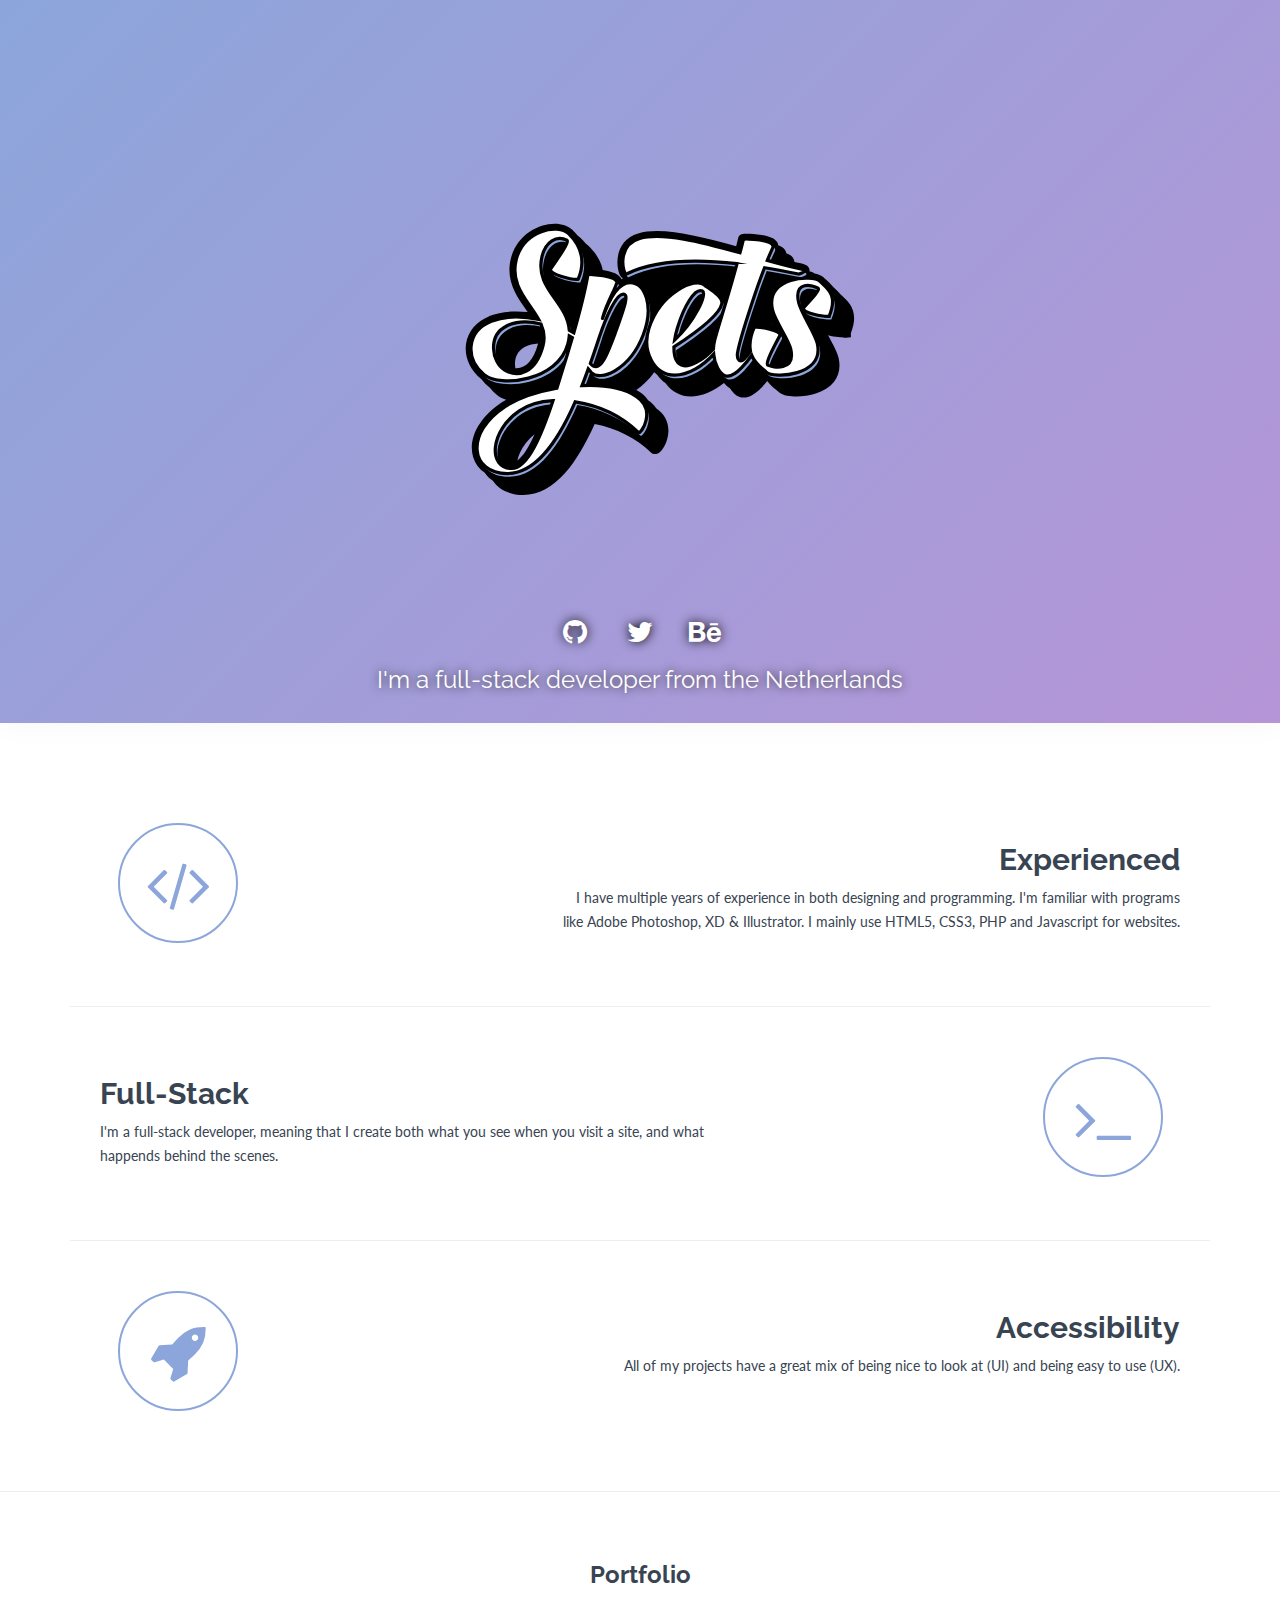
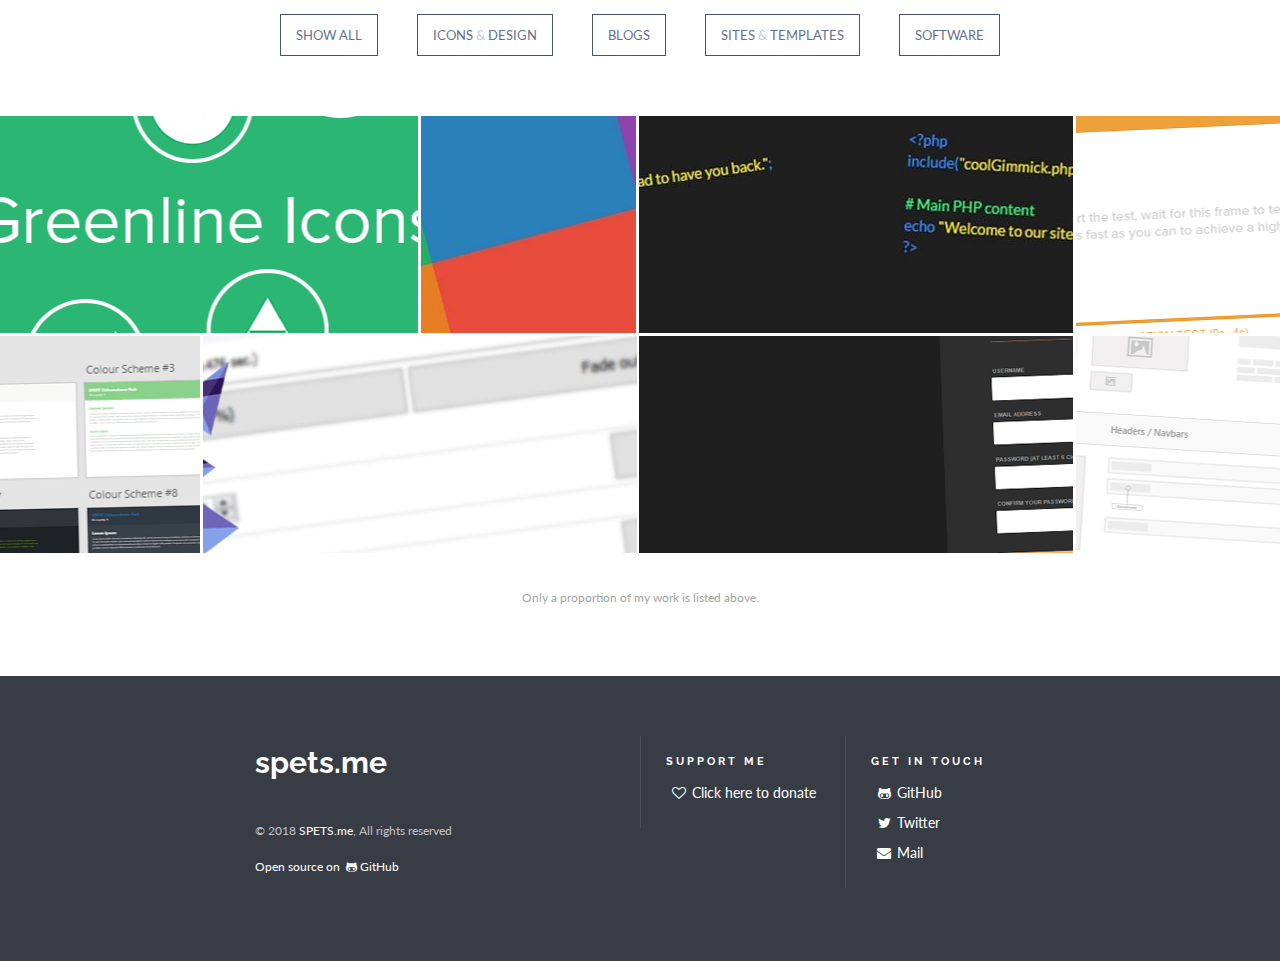
==== commit dc7bd6db: "2018!" ====
--- a/index.html
+++ b/index.html
@@ -4,7 +4,7 @@
     <meta charset="utf-8">
     <meta http-equiv="X-UA-Compatible" content="IE=edge">
     <meta name="viewport" content="width=device-width, minimum-scale=1, initial-scale=1">
-    <meta name="description" content="I'm a full-stack developer from the Netherlands. Check out my site to see what I've been up to lately.">
+    <meta name="description" content="I'm a full-stack developer from the Netherlands, and I also design UI/UX! Check out my site to see what I've been up to lately.">
     <meta name="author" content="SPETS">
     <meta http-equiv="Cache-control" content="public">
 
@@ -14,7 +14,6 @@
 
     <link rel="stylesheet" type="text/css" href="assets/css/bootstrap.css">
     <link rel="stylesheet" type="text/css" href="assets/css/style.css">
-    <link rel="stylesheet" type="text/css" href="assets/css/font-awesome.min.css">
 
     <link rel="amphtml" href="AMP/index.html">
 
@@ -46,10 +45,13 @@
 					
 					<img src="assets/img/logo.svg" class="brand_logo" draggable="false">
 					<br>
-					<a class="dhl github" target="_blank" href="https://github.com/SPETS1337/"><i class="fa fa-github fa-fw fa-2x"></i></a>
-					<a class="dhl leftpadding twitter" target="_blank" href="https://twitter.com/SPETS1337"><i class="fa fa-twitter fa-fw fa-2x"></i></a>
-					<a class="dhl leftpadding behance" target="_blank" href="https://www.behance.net/SPETS_"><i class="fa fa-behance fa-fw fa-2x"></i></a>
-					<h3 id="sub">I'm a full-stack developer from the Netherlands</h3><br>
+
+					<div class="headerFooter">
+						<a class="dhl github" target="_blank" href="https://github.com/SPETS1337/"><i class="fa fa-github fa-fw fa-2x"></i></a>
+						<a class="dhl leftpadding twitter" target="_blank" href="https://twitter.com/SPETS1337"><i class="fa fa-twitter fa-fw fa-2x"></i></a>
+						<a class="dhl leftpadding behance" target="_blank" href="https://www.behance.net/SPETS_"><i class="fa fa-behance fa-fw fa-2x"></i></a>
+						<h3 id="sub">I'm a full-stack developer from the Netherlands</h3><br>
+					</div>
 
 				</div>
 			</div>
@@ -262,7 +264,7 @@
 
             	<h2><a href="http://spets.me">spets.me</a></h2>
 
-                <br><p>© 2017 <a href="http://spets.me">SPETS.me</a>, All rights reserved</p>
+                <br><p>© 2018 <a href="http://spets.me">SPETS.me</a>, All rights reserved</p>
                 <p><a target="_blank" href="https://github.com/SPETS1337/SPETS1337.github.io">Open source on &nbsp;<i class="fa fa-github-alt"></i> GitHub</a></p>
 
             </div>
@@ -354,6 +356,9 @@
 	  
 
 	</script>
+	<script type="text/javascript"> (function() { var css = document.createElement('link'); css.href = 'assets/css/font-awesome.min.css'; css.rel = 'stylesheet'; css.type = 'text/css'; document.getElementsByTagName('head')[0].appendChild(css); })(); </script>
+
+	<script type="text/javascript"> (function() { var css = document.createElement('link'); css.href = 'assets/css/bootstrap.min.css'; css.rel = 'stylesheet'; css.type = 'text/css'; document.getElementsByTagName('head')[0].appendChild(css); })(); </script>
 
   </body>
 </html>
--- a/assets/css/style.css
+++ b/assets/css/style.css
@@ -169,8 +169,14 @@
 
 .dlbtn {
   width: 100%;
-  padding: 9px 0px 9px 0px;
-  border-radius: 0px; }
+  padding: 17px 0px 17px 0px;
+  border-radius: 0px;
+  text-shadow: 0px 0px 2px #000;
+  background: #8CA6DB;
+  background: -moz-linear-gradient(-45deg, #8CA6DB, #B993D6);
+  background: -webkit-linear-gradient(-45deg, #8CA6DB, #B993D6);
+  background: linear-gradient(135deg, #8CA6DB, #B993D6);
+  border: 0px solid #fff; }
 
 .portfolioItem {
   background-color: #fff;
@@ -446,7 +452,7 @@
   margin-bottom: 25px; }
 
 #headerwrap {
-  background-color: #00b3fe;
+  background-color: #A19DD9;
   min-height: 350px;
   padding-top: 68px;
   padding-bottom: 0px;
@@ -454,7 +460,6 @@
   box-shadow: 0px 0px 30px #f5f5f5; }
 
 .bgimg {
-  /*background-image:url('../img/bg.jpg');*/
   background: #8CA6DB;
   background: -moz-linear-gradient(-45deg, #8CA6DB, #B993D6);
   background: -webkit-linear-gradient(-45deg, #8CA6DB, #B993D6);
